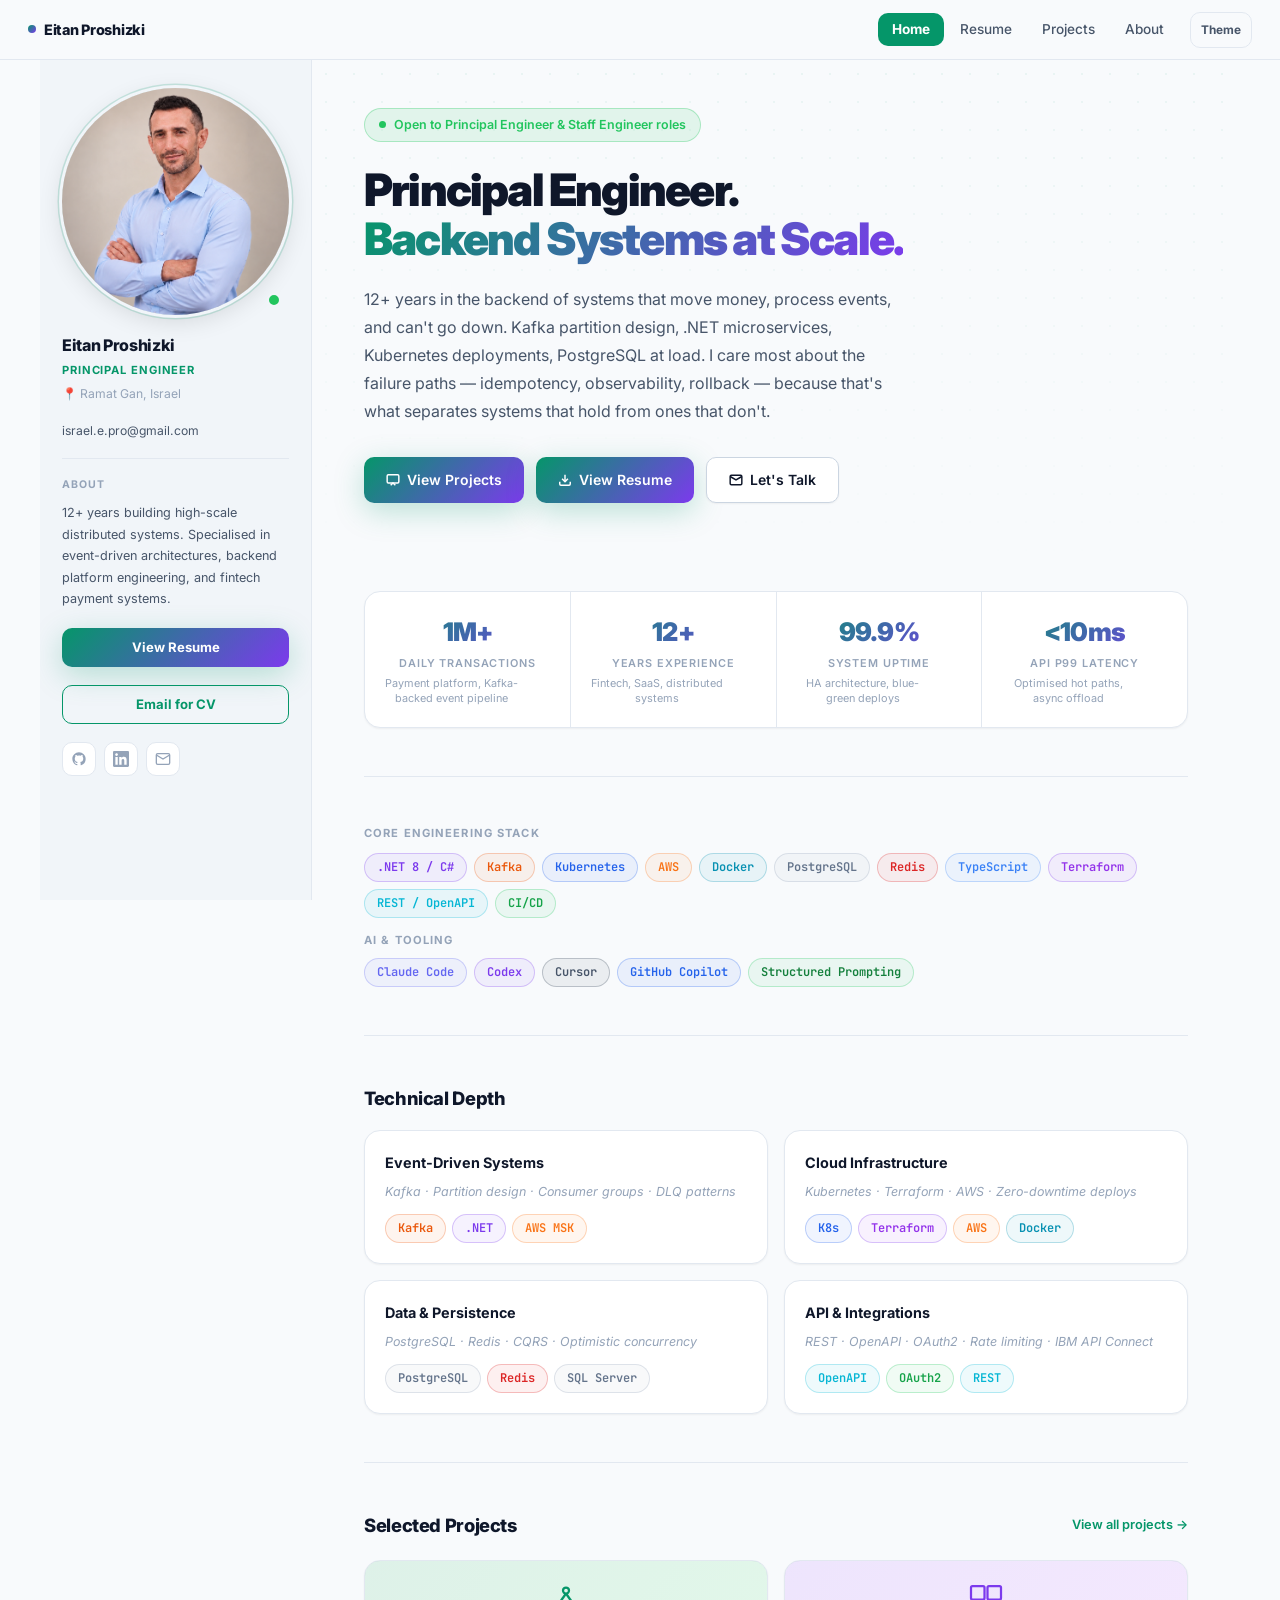
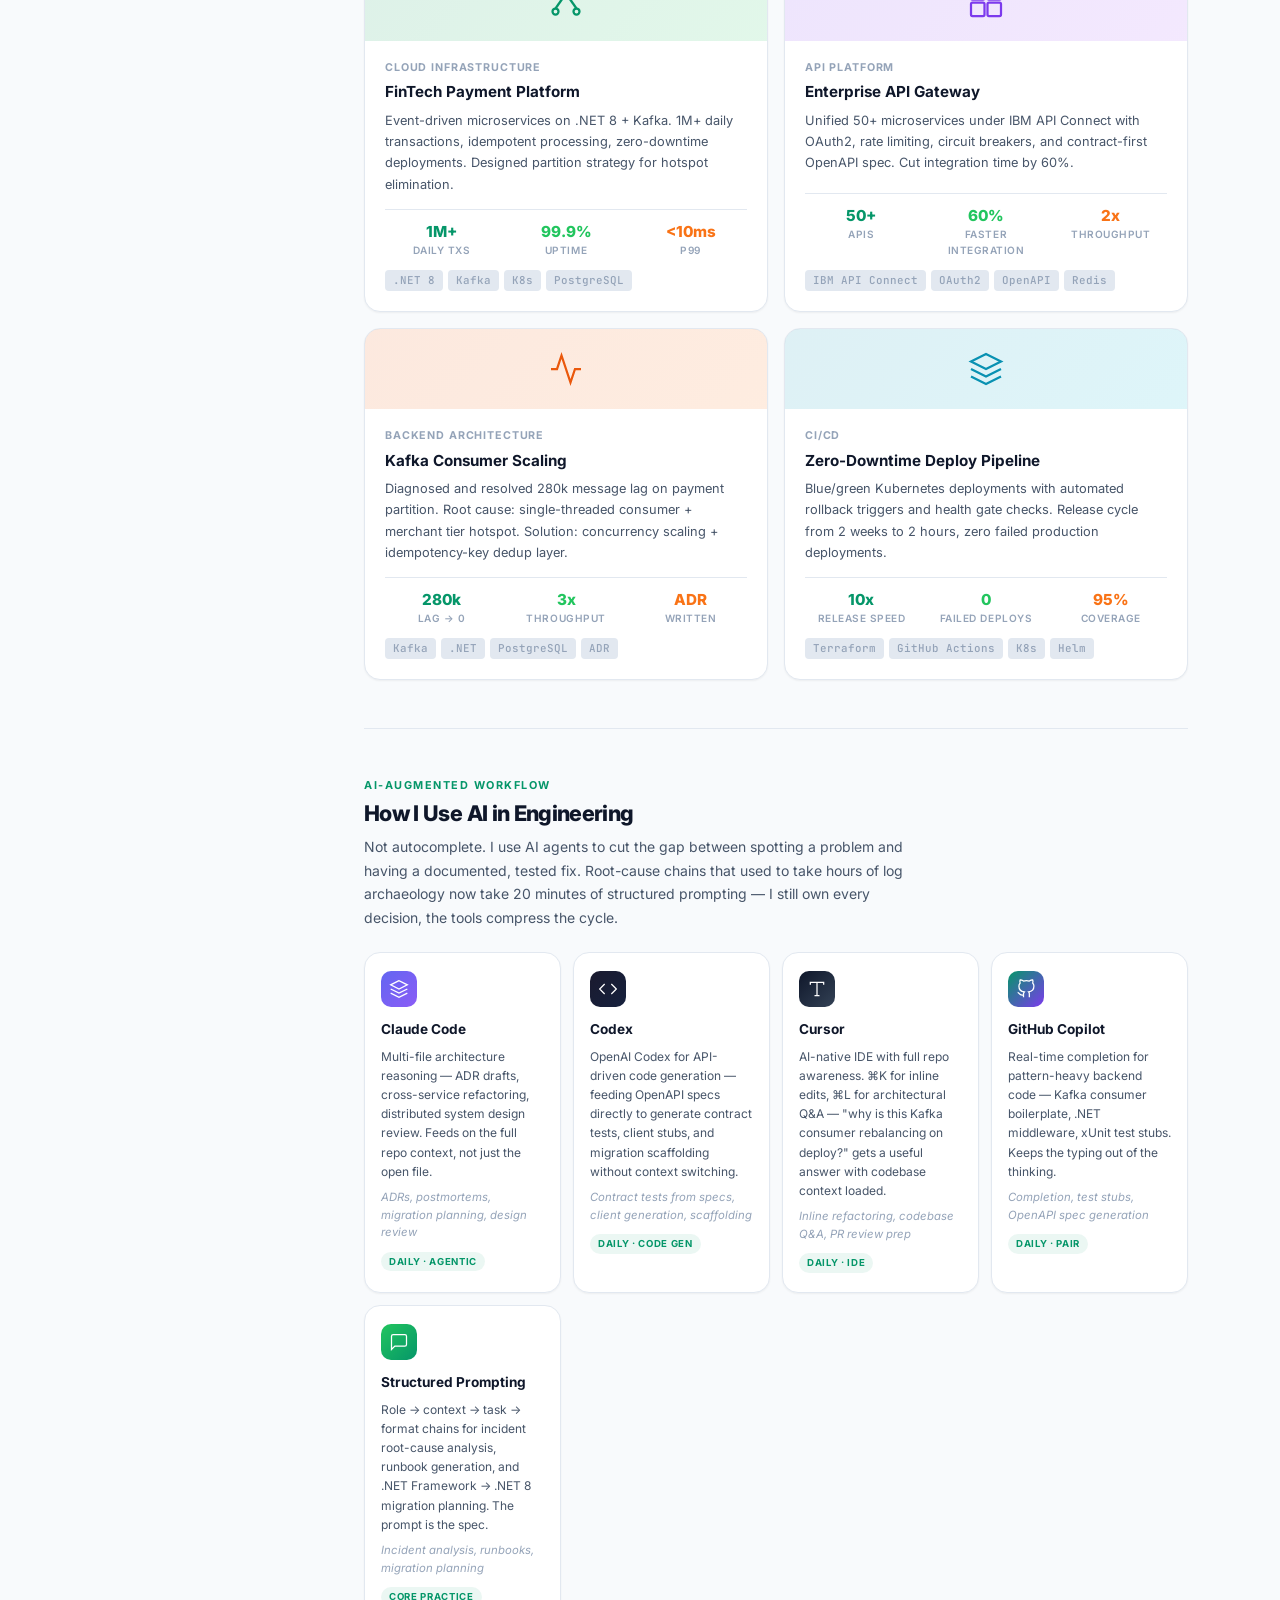
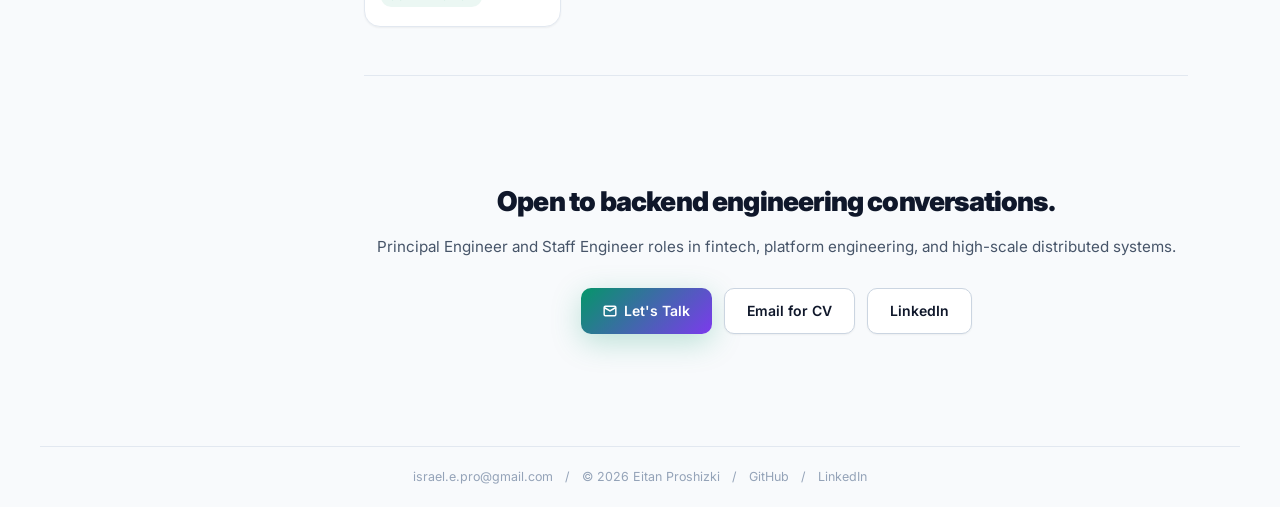
==== index.html @ 9bdd5ce3 "feat: initial eitan-dev backend portfolio" ====
<!DOCTYPE html>
<html lang="en" data-theme="light">
<head>
  <meta charset="UTF-8" />
  <meta name="viewport" content="width=device-width, initial-scale=1.0" />
  <title>Eitan Proshizki – Principal Engineer</title>
  <meta name="description" content="Principal Engineer with 12+ years building distributed systems at scale. .NET · Kafka · AWS · Kubernetes · PostgreSQL." />
  <meta property="og:title" content="Eitan Proshizki – Principal Engineer" />
  <meta property="og:description" content="Principal Engineer specialising in event-driven architectures, backend platform engineering, and fintech payment systems." />
  <meta property="og:image" content="https://IsraelEitan.github.io/eitan-dev/avatar.png" />
  <meta property="og:url" content="https://IsraelEitan.github.io/eitan-dev/" />
  <meta property="og:type" content="website" />
  <meta name="twitter:card" content="summary_large_image" />
  <link rel="icon" type="image/svg+xml" href="favicon.svg" />
  <link rel="stylesheet" href="style.css" />
  <script src="main.js" defer></script>
</head>
<body>

<div class="scroll-progress"></div>

<nav class="top-nav">
  <a href="index.html" class="nav-brand">
    <span class="nav-brand-dot"></span>
    Eitan Proshizki
  </a>
  <ul class="nav-links">
    <li><a href="index.html">Home</a></li>
    <li><a href="resume.html">Resume</a></li>
    <li><a href="projects.html">Projects</a></li>
    <li><a href="about.html">About</a></li>
  </ul>
  <button class="theme-toggle" id="theme-toggle" aria-label="Toggle dark mode">🌙</button>
  <button class="mobile-menu-btn" id="mobile-menu-btn" aria-label="Open menu" aria-expanded="false">
    <span></span><span></span><span></span>
  </button>
</nav>
<nav class="mobile-nav" id="mobile-nav">
  <a href="index.html">Home</a>
  <a href="resume.html">Resume</a>
  <a href="projects.html">Projects</a>
  <a href="about.html">About</a>
</nav>

<div class="layout">

  <aside class="sidebar">
    <div class="sidebar-avatar-wrap">
      <div class="sidebar-avatar">
        <img src="avatar.png" alt="Eitan Proshizki" />
      </div>
      <div class="sidebar-status" title="Open to opportunities"></div>
    </div>
    <div>
      <div class="sidebar-name">Eitan Proshizki</div>
      <div class="sidebar-role">Principal Engineer</div>
      <div class="sidebar-location">📍 Ramat Gan, Israel</div>
    </div>
    <a href="mailto:israel.e.pro@gmail.com" class="sidebar-email">israel.e.pro@gmail.com</a>
    <div class="sidebar-divider"></div>
    <div>
      <div class="sidebar-label">About</div>
      <p class="sidebar-bio">12+ years building high-scale distributed systems. Specialised in event-driven architectures, backend platform engineering, and fintech payment systems.</p>
    </div>
    <a href="resume.html" class="sidebar-cta">View Resume</a>
    <a href="mailto:israel.e.pro@gmail.com?subject=CV%20Request" class="sidebar-cta-ghost">Email for CV</a>
    <div class="social-links">
      <a href="https://github.com/IsraelEitan" target="_blank" rel="noopener" class="social-link" title="GitHub">
        <svg viewBox="0 0 24 24" fill="currentColor"><path d="M12 2C6.477 2 2 6.484 2 12.017c0 4.425 2.865 8.18 6.839 9.504.5.092.682-.217.682-.483 0-.237-.008-.868-.013-1.703-2.782.605-3.369-1.343-3.369-1.343-.454-1.158-1.11-1.466-1.11-1.466-.908-.62.069-.608.069-.608 1.003.07 1.531 1.032 1.531 1.032.892 1.53 2.341 1.088 2.91.832.092-.647.35-1.088.636-1.338-2.22-.253-4.555-1.113-4.555-4.951 0-1.093.39-1.988 1.029-2.688-.103-.253-.446-1.272.098-2.65 0 0 .84-.27 2.75 1.026A9.564 9.564 0 0112 6.844c.85.004 1.705.115 2.504.337 1.909-1.296 2.747-1.027 2.747-1.027.546 1.379.202 2.398.1 2.651.64.7 1.028 1.595 1.028 2.688 0 3.848-2.339 4.695-4.566 4.943.359.309.678.92.678 1.855 0 1.338-.012 2.419-.012 2.747 0 .268.18.58.688.482A10.019 10.019 0 0022 12.017C22 6.484 17.522 2 12 2z"/></svg>
      </a>
      <a href="https://linkedin.com/in/eitan-pro" target="_blank" rel="noopener" class="social-link" title="LinkedIn">
        <svg viewBox="0 0 24 24" fill="currentColor"><path d="M20.447 20.452h-3.554v-5.569c0-1.328-.027-3.037-1.852-3.037-1.853 0-2.136 1.445-2.136 2.939v5.667H9.351V9h3.414v1.561h.046c.477-.9 1.637-1.85 3.37-1.85 3.601 0 4.267 2.37 4.267 5.455v6.286zM5.337 7.433c-1.144 0-2.063-.926-2.063-2.065 0-1.138.92-2.063 2.063-2.063 1.14 0 2.064.925 2.064 2.063 0 1.139-.925 2.065-2.064 2.065zm1.782 13.019H3.555V9h3.564v11.452zM22.225 0H1.771C.792 0 0 .774 0 1.729v20.542C0 23.227.792 24 1.771 24h20.451C23.2 24 24 23.227 24 22.271V1.729C24 .774 23.2 0 22.222 0h.003z"/></svg>
      </a>
      <a href="mailto:israel.e.pro@gmail.com" class="social-link" title="Email">
        <svg viewBox="0 0 24 24" fill="none" stroke="currentColor" stroke-width="2"><path d="M4 4h16c1.1 0 2 .9 2 2v12c0 1.1-.9 2-2 2H4c-1.1 0-2-.9-2-2V6c0-1.1.9-2 2-2z"/><polyline points="22,6 12,12 2,6"/></svg>
      </a>
    </div>
  </aside>

  <main class="content">

    <section class="hero">
      <div class="hero-bg"></div>
      <div class="hero-inner">

        <div class="available-badge">
          <span class="available-dot"></span>
          Open to Principal Engineer &amp; Staff Engineer roles
        </div>

        <h1 class="hero-headline">
          Principal Engineer.<br/>
          <span class="gradient-text">Backend Systems at Scale.</span>
        </h1>

        <p class="hero-sub">
          12+ years in the backend of systems that move money, process events, and can't go down. Kafka partition design, .NET microservices, Kubernetes deployments, PostgreSQL at load. I care most about the failure paths — idempotency, observability, rollback — because that's what separates systems that hold from ones that don't.
        </p>

        <div class="hero-ctas">
          <a href="projects.html" class="btn btn-primary">
            <svg width="14" height="14" viewBox="0 0 24 24" fill="none" stroke="currentColor" stroke-width="2.5"><rect x="2" y="3" width="20" height="14" rx="2"/><polyline points="8,21 12,17 16,21"/></svg>
            View Projects
          </a>
          <a href="resume.html" class="btn btn-primary">
            <svg width="14" height="14" viewBox="0 0 24 24" fill="none" stroke="currentColor" stroke-width="2.5"><path d="M21 15v4a2 2 0 0 1-2 2H5a2 2 0 0 1-2-2v-4"/><polyline points="7 10 12 15 17 10"/><line x1="12" y1="15" x2="12" y2="3"/></svg>
            View Resume
          </a>
          <a href="mailto:israel.e.pro@gmail.com" class="btn btn-secondary">
            <svg width="14" height="14" viewBox="0 0 24 24" fill="none" stroke="currentColor" stroke-width="2.5"><path d="M4 4h16c1.1 0 2 .9 2 2v12c0 1.1-.9 2-2 2H4c-1.1 0-2-.9-2-2V6c0-1.1.9-2 2-2z"/><polyline points="22,6 12,12 2,6"/></svg>
            Let's Talk
          </a>
        </div>

      </div>
    </section>

    <div class="stats-row">
      <div class="stat-item">
        <span class="stat-value count-up" data-target="1M+">1M+</span>
        <span class="stat-label">Daily Transactions</span>
        <span class="stat-detail">Payment platform, Kafka-backed event pipeline</span>
      </div>
      <div class="stat-item">
        <span class="stat-value count-up" data-target="12+">12+</span>
        <span class="stat-label">Years Experience</span>
        <span class="stat-detail">Fintech, SaaS, distributed systems</span>
      </div>
      <div class="stat-item">
        <span class="stat-value count-up" data-target="99.9%">99.9%</span>
        <span class="stat-label">System Uptime</span>
        <span class="stat-detail">HA architecture, blue-green deploys</span>
      </div>
      <div class="stat-item">
        <span class="stat-value">&lt;10ms</span>
        <span class="stat-label">API p99 Latency</span>
        <span class="stat-detail">Optimised hot paths, async offload</span>
      </div>
    </div>

    <div class="section-divider"></div>

    <div class="tech-section">
      <div class="tech-section-label">Core Engineering Stack</div>
      <div class="tech-pills">
        <span class="tech-pill pill-dotnet">.NET 8 / C#</span>
        <span class="tech-pill pill-kafka">Kafka</span>
        <span class="tech-pill pill-k8s">Kubernetes</span>
        <span class="tech-pill pill-aws">AWS</span>
        <span class="tech-pill pill-docker">Docker</span>
        <span class="tech-pill pill-sql">PostgreSQL</span>
        <span class="tech-pill pill-redis">Redis</span>
        <span class="tech-pill pill-ts">TypeScript</span>
        <span class="tech-pill pill-tf">Terraform</span>
        <span class="tech-pill pill-api">REST / OpenAPI</span>
        <span class="tech-pill pill-ci">CI/CD</span>
      </div>
      <div style="margin-top:14px;">
        <div class="tech-section-label" style="margin-bottom:8px;">AI &amp; Tooling</div>
        <div class="tech-pills">
          <span class="tech-pill pill-ai-claude">Claude Code</span>
          <span class="tech-pill pill-ai-agents">Codex</span>
          <span class="tech-pill pill-ai-cursor">Cursor</span>
          <span class="tech-pill pill-ai-copilot">GitHub Copilot</span>
          <span class="tech-pill pill-ai-prompt">Structured Prompting</span>
        </div>
      </div>
    </div>

    <div class="section-divider"></div>

    <div style="margin-bottom:28px;">
      <div class="section-title" style="margin-bottom:16px;">Technical Depth</div>
      <div class="tech-depth-grid">
        <div class="tech-depth-card">
          <div class="tech-depth-title">Event-Driven Systems</div>
          <div class="tech-depth-sub">Kafka · Partition design · Consumer groups · DLQ patterns</div>
          <div class="tech-depth-pills">
            <span class="tech-pill pill-kafka">Kafka</span>
            <span class="tech-pill pill-dotnet">.NET</span>
            <span class="tech-pill pill-aws">AWS MSK</span>
          </div>
        </div>
        <div class="tech-depth-card">
          <div class="tech-depth-title">Cloud Infrastructure</div>
          <div class="tech-depth-sub">Kubernetes · Terraform · AWS · Zero-downtime deploys</div>
          <div class="tech-depth-pills">
            <span class="tech-pill pill-k8s">K8s</span>
            <span class="tech-pill pill-tf">Terraform</span>
            <span class="tech-pill pill-aws">AWS</span>
            <span class="tech-pill pill-docker">Docker</span>
          </div>
        </div>
        <div class="tech-depth-card">
          <div class="tech-depth-title">Data &amp; Persistence</div>
          <div class="tech-depth-sub">PostgreSQL · Redis · CQRS · Optimistic concurrency</div>
          <div class="tech-depth-pills">
            <span class="tech-pill pill-sql">PostgreSQL</span>
            <span class="tech-pill pill-redis">Redis</span>
            <span class="tech-pill pill-sql">SQL Server</span>
          </div>
        </div>
        <div class="tech-depth-card">
          <div class="tech-depth-title">API &amp; Integrations</div>
          <div class="tech-depth-sub">REST · OpenAPI · OAuth2 · Rate limiting · IBM API Connect</div>
          <div class="tech-depth-pills">
            <span class="tech-pill pill-api">OpenAPI</span>
            <span class="tech-pill pill-ci">OAuth2</span>
            <span class="tech-pill pill-api">REST</span>
          </div>
        </div>
      </div>
    </div>

    <div class="section-divider"></div>

    <div>
      <div class="section-header">
        <h2 class="section-title">Selected Projects</h2>
        <a href="projects.html" class="section-link">View all projects &rarr;</a>
      </div>
      <div class="projects-grid">

        <div class="project-card">
          <div class="project-card-top project-top-green">
            <svg viewBox="0 0 24 24" fill="none" stroke="#059669" stroke-width="1.5" style="width:36px;height:36px"><circle cx="12" cy="5" r="2"/><circle cx="5" cy="19" r="2"/><circle cx="19" cy="19" r="2"/><line x1="12" y1="7" x2="5" y2="17"/><line x1="12" y1="7" x2="19" y2="17"/></svg>
          </div>
          <div class="project-card-body">
            <div class="project-tag">Cloud Infrastructure</div>
            <div class="project-name">FinTech Payment Platform</div>
            <div class="project-desc">Event-driven microservices on .NET 8 + Kafka. 1M+ daily transactions, idempotent processing, zero-downtime deployments. Designed partition strategy for hotspot elimination.</div>
            <div class="project-metrics">
              <div class="metric metric-blue"><span class="metric-value">1M+</span><span class="metric-label">Daily TXs</span></div>
              <div class="metric metric-green"><span class="metric-value">99.9%</span><span class="metric-label">Uptime</span></div>
              <div class="metric metric-orange"><span class="metric-value">&lt;10ms</span><span class="metric-label">p99</span></div>
            </div>
            <div class="project-tech-tags">
              <span class="project-tech-tag">.NET 8</span><span class="project-tech-tag">Kafka</span><span class="project-tech-tag">K8s</span><span class="project-tech-tag">PostgreSQL</span>
            </div>
          </div>
        </div>

        <div class="project-card">
          <div class="project-card-top project-top-purple">
            <svg viewBox="0 0 24 24" fill="none" stroke="#7C3AED" stroke-width="1.5" style="width:36px;height:36px"><rect x="2" y="2" width="9" height="9" rx="1"/><rect x="13" y="2" width="9" height="9" rx="1"/><rect x="2" y="13" width="9" height="9" rx="1"/><rect x="13" y="13" width="9" height="9" rx="1"/></svg>
          </div>
          <div class="project-card-body">
            <div class="project-tag">API Platform</div>
            <div class="project-name">Enterprise API Gateway</div>
            <div class="project-desc">Unified 50+ microservices under IBM API Connect with OAuth2, rate limiting, circuit breakers, and contract-first OpenAPI spec. Cut integration time by 60%.</div>
            <div class="project-metrics">
              <div class="metric metric-blue"><span class="metric-value">50+</span><span class="metric-label">APIs</span></div>
              <div class="metric metric-green"><span class="metric-value">60%</span><span class="metric-label">Faster Integration</span></div>
              <div class="metric metric-orange"><span class="metric-value">2x</span><span class="metric-label">Throughput</span></div>
            </div>
            <div class="project-tech-tags">
              <span class="project-tech-tag">IBM API Connect</span><span class="project-tech-tag">OAuth2</span><span class="project-tech-tag">OpenAPI</span><span class="project-tech-tag">Redis</span>
            </div>
          </div>
        </div>

        <div class="project-card">
          <div class="project-card-top project-top-orange">
            <svg viewBox="0 0 24 24" fill="none" stroke="#EA580C" stroke-width="1.5" style="width:36px;height:36px"><polyline points="22 12 18 12 15 21 9 3 6 12 2 12"/></svg>
          </div>
          <div class="project-card-body">
            <div class="project-tag">Backend Architecture</div>
            <div class="project-name">Kafka Consumer Scaling</div>
            <div class="project-desc">Diagnosed and resolved 280k message lag on payment partition. Root cause: single-threaded consumer + merchant tier hotspot. Solution: concurrency scaling + idempotency-key dedup layer.</div>
            <div class="project-metrics">
              <div class="metric metric-blue"><span class="metric-value">280k</span><span class="metric-label">Lag &rarr; 0</span></div>
              <div class="metric metric-green"><span class="metric-value">3x</span><span class="metric-label">Throughput</span></div>
              <div class="metric metric-orange"><span class="metric-value">ADR</span><span class="metric-label">Written</span></div>
            </div>
            <div class="project-tech-tags">
              <span class="project-tech-tag">Kafka</span><span class="project-tech-tag">.NET</span><span class="project-tech-tag">PostgreSQL</span><span class="project-tech-tag">ADR</span>
            </div>
          </div>
        </div>

        <div class="project-card">
          <div class="project-card-top project-top-cyan">
            <svg viewBox="0 0 24 24" fill="none" stroke="#0891B2" stroke-width="1.5" style="width:36px;height:36px"><path d="M12 2L2 7l10 5 10-5-10-5z"/><path d="M2 17l10 5 10-5"/><path d="M2 12l10 5 10-5"/></svg>
          </div>
          <div class="project-card-body">
            <div class="project-tag">CI/CD</div>
            <div class="project-name">Zero-Downtime Deploy Pipeline</div>
            <div class="project-desc">Blue/green Kubernetes deployments with automated rollback triggers and health gate checks. Release cycle from 2 weeks to 2 hours, zero failed production deployments.</div>
            <div class="project-metrics">
              <div class="metric metric-blue"><span class="metric-value">10x</span><span class="metric-label">Release Speed</span></div>
              <div class="metric metric-green"><span class="metric-value">0</span><span class="metric-label">Failed Deploys</span></div>
              <div class="metric metric-orange"><span class="metric-value">95%</span><span class="metric-label">Coverage</span></div>
            </div>
            <div class="project-tech-tags">
              <span class="project-tech-tag">Terraform</span><span class="project-tech-tag">GitHub Actions</span><span class="project-tech-tag">K8s</span><span class="project-tech-tag">Helm</span>
            </div>
          </div>
        </div>

      </div>
    </div>

    <div class="section-divider"></div>

    <div class="ai-tools-section">
      <div class="ai-tools-eyebrow">AI-augmented workflow</div>
      <div class="ai-tools-title">How I Use AI in Engineering</div>
      <div class="ai-tools-subtitle">Not autocomplete. I use AI agents to cut the gap between spotting a problem and having a documented, tested fix. Root-cause chains that used to take hours of log archaeology now take 20 minutes of structured prompting — I still own every decision, the tools compress the cycle.</div>

      <div class="ai-tools-grid" style="grid-template-columns:repeat(auto-fill,minmax(190px,1fr));">
        <div class="ai-tool-card">
          <div class="ai-tool-icon ai-icon-claude">
            <svg viewBox="0 0 24 24" fill="none" stroke="currentColor" stroke-width="1.5" width="20" height="20"><path d="M12 2L2 7l10 5 10-5-10-5z"/><path d="M2 17l10 5 10-5"/><path d="M2 12l10 5 10-5"/></svg>
          </div>
          <div class="ai-tool-name">Claude Code</div>
          <div class="ai-tool-desc">Multi-file architecture reasoning — ADR drafts, cross-service refactoring, distributed system design review. Feeds on the full repo context, not just the open file.</div>
          <div class="ai-tool-use">ADRs, postmortems, migration planning, design review</div>
          <span class="ai-tool-badge">Daily · Agentic</span>
        </div>
        <div class="ai-tool-card">
          <div class="ai-tool-icon" style="background:linear-gradient(135deg,#1a1a2e,#16213e);color:#fff;width:36px;height:36px;border-radius:10px;display:flex;align-items:center;justify-content:center;">
            <svg viewBox="0 0 24 24" fill="none" stroke="currentColor" stroke-width="1.5" width="20" height="20"><polyline points="16 18 22 12 16 6"/><polyline points="8 6 2 12 8 18"/></svg>
          </div>
          <div class="ai-tool-name">Codex</div>
          <div class="ai-tool-desc">OpenAI Codex for API-driven code generation — feeding OpenAPI specs directly to generate contract tests, client stubs, and migration scaffolding without context switching.</div>
          <div class="ai-tool-use">Contract tests from specs, client generation, scaffolding</div>
          <span class="ai-tool-badge">Daily · Code gen</span>
        </div>
        <div class="ai-tool-card">
          <div class="ai-tool-icon ai-icon-cursor">
            <svg viewBox="0 0 24 24" fill="none" stroke="currentColor" stroke-width="1.5" width="20" height="20"><polyline points="4 7 4 4 20 4 20 7"/><line x1="9" y1="20" x2="15" y2="20"/><line x1="12" y1="4" x2="12" y2="20"/></svg>
          </div>
          <div class="ai-tool-name">Cursor</div>
          <div class="ai-tool-desc">AI-native IDE with full repo awareness. ⌘K for inline edits, ⌘L for architectural Q&amp;A — "why is this Kafka consumer rebalancing on deploy?" gets a useful answer with codebase context loaded.</div>
          <div class="ai-tool-use">Inline refactoring, codebase Q&amp;A, PR review prep</div>
          <span class="ai-tool-badge">Daily · IDE</span>
        </div>
        <div class="ai-tool-card">
          <div class="ai-tool-icon ai-icon-copilot">
            <svg viewBox="0 0 24 24" fill="none" stroke="currentColor" stroke-width="1.5" width="20" height="20"><path d="M9 19c-5 1.5-5-2.5-7-3m14 6v-3.87a3.37 3.37 0 0 0-.94-2.61c3.14-.35 6.44-1.54 6.44-7A5.44 5.44 0 0 0 20 4.77 5.07 5.07 0 0 0 19.91 1S18.73.65 16 2.48a13.38 13.38 0 0 0-7 0C6.27.65 5.09 1 5.09 1A5.07 5.07 0 0 0 5 4.77a5.44 5.44 0 0 0-1.5 3.78c0 5.42 3.3 6.61 6.44 7A3.37 3.37 0 0 0 9 18.13V22"/></svg>
          </div>
          <div class="ai-tool-name">GitHub Copilot</div>
          <div class="ai-tool-desc">Real-time completion for pattern-heavy backend code — Kafka consumer boilerplate, .NET middleware, xUnit test stubs. Keeps the typing out of the thinking.</div>
          <div class="ai-tool-use">Completion, test stubs, OpenAPI spec generation</div>
          <span class="ai-tool-badge">Daily · Pair</span>
        </div>
        <div class="ai-tool-card">
          <div class="ai-tool-icon ai-icon-prompt">
            <svg viewBox="0 0 24 24" fill="none" stroke="currentColor" stroke-width="1.5" width="20" height="20"><path d="M21 15a2 2 0 0 1-2 2H7l-4 4V5a2 2 0 0 1 2-2h14a2 2 0 0 1 2 2z"/></svg>
          </div>
          <div class="ai-tool-name">Structured Prompting</div>
          <div class="ai-tool-desc">Role → context → task → format chains for incident root-cause analysis, runbook generation, and .NET Framework → .NET 8 migration planning. The prompt is the spec.</div>
          <div class="ai-tool-use">Incident analysis, runbooks, migration planning</div>
          <span class="ai-tool-badge">Core practice</span>
        </div>
      </div>
    </div>

    <div class="section-divider"></div>

    <div class="home-cta-block">
      <h2 class="home-cta-title">Open to backend engineering conversations.</h2>
      <p class="home-cta-sub">Principal Engineer and Staff Engineer roles in fintech, platform engineering, and high-scale distributed systems.</p>
      <div class="home-cta-btns">
        <a href="mailto:israel.e.pro@gmail.com" class="btn btn-primary">
          <svg width="14" height="14" viewBox="0 0 24 24" fill="none" stroke="currentColor" stroke-width="2.5"><path d="M4 4h16c1.1 0 2 .9 2 2v12c0 1.1-.9 2-2 2H4c-1.1 0-2-.9-2-2V6c0-1.1.9-2 2-2z"/><polyline points="22,6 12,12 2,6"/></svg>
          Let's Talk
        </a>
        <a href="mailto:israel.e.pro@gmail.com?subject=CV%20Request" class="btn btn-secondary">Email for CV</a>
        <a href="https://linkedin.com/in/eitan-pro" target="_blank" rel="noopener" class="btn btn-secondary">LinkedIn</a>
      </div>
    </div>

  </main>
</div>

<footer class="site-footer">
  <span>israel.e.pro@gmail.com</span>
  <span>/</span>
  <span>&copy; <span class="current-year">2026</span> Eitan Proshizki</span>
  <span>/</span>
  <a href="https://github.com/IsraelEitan" target="_blank" rel="noopener">GitHub</a>
  <span>/</span>
  <a href="https://linkedin.com/in/eitan-pro" target="_blank" rel="noopener">LinkedIn</a>
</footer>

</body>
</html>
---- style.css ----
/* ================================================================
   EITAN PROSHIZKI  Premium Personal Site  v2.0  (eitan-dev variant)
   ================================================================ */

@import url('https://fonts.googleapis.com/css2?family=Inter:wght@300;400;500;600;700;800;900&family=JetBrains+Mono:wght@400;500&display=swap');

/*  Design Tokens  */
:root {
  --grad-from:   #059669;
  --grad-to:     #7C3AED;
  --gradient:    linear-gradient(135deg, var(--grad-from), var(--grad-to));
  --bg-page:     #F8FAFC;
  --bg-card:     #FFFFFF;
  --bg-sidebar:  #F1F5F9;
  --bg-hover:    #E2E8F0;
  --bg-code:     #F1F5F9;
  --text-primary:   #0F172A;
  --text-secondary: #475569;
  --text-muted:     #94A3B8;
  --accent:         #059669;
  --accent-2:       #7C3AED;
  --accent-light:   rgba(5,150,105,0.08);
  --accent-text:    #047857;
  --green:          #22C55E;
  --green-light:    rgba(34,197,94,0.1);
  --border:         #E2E8F0;
  --border-strong:  #CBD5E1;
  --dot-color:      rgba(5,150,105,0.12);
  --shadow-sm:   0 1px 2px rgba(0,0,0,0.05);
  --shadow:      0 4px 6px rgba(0,0,0,0.07),0 1px 3px rgba(0,0,0,0.06);
  --shadow-md:   0 10px 25px rgba(0,0,0,0.1),0 4px 10px rgba(0,0,0,0.05);
  --shadow-lg:   0 20px 40px rgba(0,0,0,0.12);
  --shadow-blue: 0 8px 30px rgba(5,150,105,0.25);
  --sidebar-w:  272px;
  --nav-h:      60px;
  --radius:     10px;
  --radius-lg:  16px;
  --font:  'Inter', system-ui, sans-serif;
  --mono:  'JetBrains Mono', 'Fira Code', monospace;
}

[data-theme="dark"] {
  --bg-page:     #030712;
  --bg-card:     #0F172A;
  --bg-sidebar:  #0F172A;
  --bg-hover:    #1E293B;
  --bg-code:     #1E293B;
  --text-primary:   #F8FAFC;
  --text-secondary: #CBD5E1;
  --text-muted:     #64748B;
  --accent:         #10B981;
  --accent-2:       #8B5CF6;
  --accent-light:   rgba(16,185,129,0.12);
  --accent-text:    #6EE7B7;
  --green:          #4ADE80;
  --green-light:    rgba(74,222,128,0.12);
  --border:         #1E293B;
  --border-strong:  #334155;
  --dot-color:      rgba(16,185,129,0.12);
  --shadow-sm:   0 1px 2px rgba(0,0,0,0.5);
  --shadow:      0 4px 6px rgba(0,0,0,0.5);
  --shadow-md:   0 10px 25px rgba(0,0,0,0.5);
  --shadow-lg:   0 20px 40px rgba(0,0,0,0.6);
  --shadow-blue: 0 8px 30px rgba(16,185,129,0.2);
}

/*  Reset  */
*,*::before,*::after { box-sizing:border-box; margin:0; padding:0; }
html { font-size:16px; scroll-behavior:smooth; }
body {
  font-family:var(--font);
  background:var(--bg-page);
  color:var(--text-primary);
  line-height:1.6;
  transition:background 0.25s,color 0.25s;
  min-height:100vh;
  overflow-x:hidden;
  -webkit-font-smoothing:antialiased;
}
a { color:var(--accent); text-decoration:none; transition:color 0.15s; }
a:hover { color:var(--accent-text); }
img { max-width:100%; display:block; }
button { font-family:var(--font); cursor:pointer; }

/*  Scroll Progress  */
.scroll-progress {
  position:fixed; top:0; left:0; z-index:999;
  height:3px; width:0%;
  background:var(--gradient);
  transition:width 0.1s linear;
  border-radius:0 3px 3px 0;
}

/*  Navigation  */
.top-nav {
  position:sticky; top:0; z-index:100;
  height:var(--nav-h);
  background:rgba(248,250,252,0.9);
  backdrop-filter:blur(12px);
  -webkit-backdrop-filter:blur(12px);
  border-bottom:1px solid var(--border);
  display:flex; align-items:center;
  padding:0 28px; gap:4px;
}
[data-theme="dark"] .top-nav { background:rgba(3,7,18,0.9); }
.nav-brand {
  font-weight:800; font-size:0.9rem; letter-spacing:-0.02em;
  color:var(--text-primary); margin-right:auto;
  display:flex; align-items:center; gap:8px;
}
.nav-brand-dot { width:8px; height:8px; border-radius:50%; background:var(--gradient); }
.nav-links { display:flex; align-items:center; gap:2px; list-style:none; }
.nav-links a {
  display:block; padding:6px 14px;
  border-radius:var(--radius); font-size:0.85rem; font-weight:500;
  color:var(--text-secondary); transition:all 0.15s;
}
.nav-links a:hover { background:var(--bg-hover); color:var(--text-primary); }
.nav-links a.active { background:var(--accent-light); color:var(--accent); font-weight:600; }
.theme-toggle {
  min-width:52px; height:36px;
  padding:0 10px;
  border-radius:var(--radius); border:1px solid var(--border);
  background:transparent; cursor:pointer;
  display:flex; align-items:center; justify-content:center;
  margin-left:8px; color:var(--text-secondary);
  transition:all 0.15s; font-size:0.74rem; font-weight:700;
}
.theme-toggle:hover { background:var(--bg-hover); color:var(--text-primary); }
.mobile-menu-btn {
  display:none; width:36px; height:36px;
  border-radius:var(--radius); border:1px solid var(--border);
  background:transparent; flex-direction:column;
  align-items:center; justify-content:center; gap:5px;
  margin-left:8px; cursor:pointer;
}
.mobile-menu-btn span { display:block; width:18px; height:2px; background:var(--text-secondary); border-radius:1px; transition:all 0.2s; }
.mobile-nav {
  display:none; position:fixed; top:var(--nav-h); left:0; right:0;
  background:var(--bg-card); border-bottom:1px solid var(--border);
  z-index:99; padding:16px 24px 24px; box-shadow:var(--shadow-md);
}
.mobile-nav.open { display:block; }
.mobile-nav a { display:block; padding:12px 0; font-size:1rem; font-weight:500; color:var(--text-secondary); border-bottom:1px solid var(--border); }
.mobile-nav a:last-child { border-bottom:none; }

/*  Layout  */
.layout {
  display:grid;
  grid-template-columns:var(--sidebar-w) 1fr;
  min-height:calc(100vh - var(--nav-h));
  max-width:1200px; margin:0 auto;
}

/*  Sidebar  */
.sidebar {
  position:sticky; top:var(--nav-h);
  height:calc(100vh - var(--nav-h));
  overflow-y:auto; overflow-x:hidden;
  background:var(--bg-sidebar);
  border-right:1px solid var(--border);
  padding:28px 22px;
  display:flex; flex-direction:column; gap:18px;
}

.sidebar-avatar-wrap {
  position:relative; width:100%;
  display:flex; flex-direction:column; align-items:center;
}
.sidebar-avatar {
  width:100%; aspect-ratio:1/1;
  border-radius:50%; overflow:hidden;
  border:none;
  box-shadow:
    0 0 0 3px var(--bg-sidebar),
    0 0 0 4.5px rgba(5,150,105,0.18),
    0 6px 24px rgba(0,0,0,0.12);
}
[data-theme="dark"] .sidebar-avatar {
  box-shadow:
    0 0 0 3px var(--bg-sidebar),
    0 0 0 4.5px rgba(16,185,129,0.25),
    0 6px 24px rgba(0,0,0,0.4);
}
.sidebar-avatar img { width:100%; height:100%; object-fit:cover; object-position:center top; }
.sidebar-status {
  position:absolute; bottom:8px; right:8px;
  width:14px; height:14px; border-radius:50%;
  background:var(--green); border:2px solid var(--bg-sidebar);
}

.sidebar-name { font-size:1rem; font-weight:800; letter-spacing:-0.02em; color:var(--text-primary); }
.sidebar-role { font-size:0.7rem; font-weight:700; color:var(--accent); text-transform:uppercase; letter-spacing:0.08em; margin-top:3px; }
.sidebar-location { font-size:0.76rem; color:var(--text-muted); margin-top:4px; }
.sidebar-name,.sidebar-role,.sidebar-location { max-width:100%; overflow-wrap:anywhere; word-break:break-word; }
.sidebar-email { font-size:0.76rem; color:var(--text-secondary); word-break:break-all; }
.sidebar-divider { height:1px; background:var(--border); flex-shrink:0; }
.sidebar-label { font-size:0.66rem; font-weight:700; text-transform:uppercase; letter-spacing:0.1em; color:var(--text-muted); margin-bottom:8px; }
.sidebar-bio { font-size:0.79rem; color:var(--text-secondary); line-height:1.7; }
.sidebar-cta {
  display:block; padding:9px 16px;
  background:var(--gradient); color:#fff;
  border-radius:var(--radius); font-size:0.82rem; font-weight:700;
  text-align:center; transition:opacity 0.15s,box-shadow 0.15s;
  box-shadow:var(--shadow-blue);
}
.sidebar-cta:hover { opacity:0.88; color:#fff; }
.social-links { display:flex; gap:8px; }
.social-link {
  width:34px; height:34px; border-radius:var(--radius);
  border:1px solid var(--border); background:var(--bg-card);
  display:flex; align-items:center; justify-content:center;
  color:var(--text-muted); transition:all 0.15s;
}
.social-link svg { width:16px; height:16px; }
.social-link:hover { color:var(--accent); border-color:var(--accent); background:var(--accent-light); transform:translateY(-2px); }
.sidebar-footer { font-size:0.68rem; color:var(--text-muted); margin-top:auto; padding-top:12px; }

/*  Content  */
.content { padding:48px 52px; min-width:0; }

/*  Hero  */
.hero { position:relative; padding-bottom:48px; }
.hero-bg {
  position:absolute; inset:-48px -52px 0;
  background-image:radial-gradient(var(--dot-color) 1px,transparent 1px);
  background-size:28px 28px;
  pointer-events:none; z-index:0;
  mask-image:linear-gradient(to bottom,rgba(0,0,0,0.5) 0%,rgba(0,0,0,0) 100%);
}
.hero-inner { position:relative; z-index:1; }
.available-badge {
  display:inline-flex; align-items:center; gap:8px;
  padding:6px 14px; border-radius:20px;
  background:var(--green-light); border:1px solid rgba(34,197,94,0.3);
  font-size:0.78rem; font-weight:600; color:var(--green);
  margin-bottom:24px;
}
.available-dot {
  width:7px; height:7px; border-radius:50%;
  background:var(--green); flex-shrink:0;
  animation:pulse-green 2s infinite;
}
@keyframes pulse-green {
  0%,100% { opacity:1; box-shadow:0 0 0 0 rgba(34,197,94,0.4); }
  50% { opacity:0.8; box-shadow:0 0 0 6px rgba(34,197,94,0); }
}
.hero-headline {
  font-size:2.8rem; font-weight:900; letter-spacing:-0.04em;
  line-height:1.1; color:var(--text-primary);
  margin-bottom:20px; max-width:620px;
}
.hero-sub { font-size:1rem; color:var(--text-secondary); line-height:1.75; max-width:540px; margin-bottom:32px; }
.hero-ctas { display:flex; gap:12px; flex-wrap:wrap; margin-bottom:40px; }

/*  Buttons  */
.btn {
  display:inline-flex; align-items:center; gap:7px;
  padding:11px 22px; border-radius:var(--radius);
  font-size:0.875rem; font-weight:600;
  transition:all 0.18s; text-decoration:none; border:none;
  font-family:var(--font); cursor:pointer;
}
.btn-primary { background:var(--gradient); color:#fff; box-shadow:var(--shadow-blue); }
.btn-primary:hover { opacity:0.88; color:#fff; transform:translateY(-1px); }
.btn-secondary { background:var(--bg-card); color:var(--text-primary); border:1px solid var(--border-strong); box-shadow:var(--shadow-sm); }
.btn-secondary:hover { background:var(--bg-hover); color:var(--text-primary); transform:translateY(-1px); }

/*  Stats Row  */
.stats-row {
  display:flex; margin:0 0 40px;
  border:1px solid var(--border); border-radius:var(--radius-lg);
  background:var(--bg-card); overflow:hidden; box-shadow:var(--shadow-sm);
}
.stat-item { flex:1; padding:20px 16px; text-align:center; border-right:1px solid var(--border); }
.stat-item:last-child { border-right:none; }
.stat-value {
  display:block; font-size:1.6rem; font-weight:900; letter-spacing:-0.03em;
  background:var(--gradient); -webkit-background-clip:text; -webkit-text-fill-color:transparent; background-clip:text;
}
.stat-label { display:block; font-size:0.68rem; font-weight:600; text-transform:uppercase; letter-spacing:0.08em; color:var(--text-muted); margin-top:2px; }
.stat-detail {
  display:block; font-size:0.68rem; color:var(--text-muted); margin-top:4px; line-height:1.4; max-width:140px; text-align:center;
}

/*  Tech Pills  */
.tech-section { margin-bottom:40px; }
.tech-section-label { font-size:0.7rem; font-weight:700; text-transform:uppercase; letter-spacing:0.1em; color:var(--text-muted); margin-bottom:10px; }
.tech-pills { display:flex; flex-wrap:wrap; gap:7px; }
.tech-pill {
  font-size:0.75rem; font-weight:600; font-family:var(--mono);
  padding:4px 12px; border-radius:20px;
  border:1px solid var(--border); background:var(--bg-card);
  color:var(--text-secondary); cursor:default; transition:all 0.15s;
}
.tech-pill:hover { transform:translateY(-2px); box-shadow:var(--shadow); }
.pill-dotnet  { border-color:#7C3AED44; color:#7C3AED; background:#7C3AED11; }
.pill-kafka   { border-color:#EA580C44; color:#EA580C; background:#EA580C11; }
.pill-k8s     { border-color:#2563EB44; color:#2563EB; background:#2563EB11; }
.pill-aws     { border-color:#F9731644; color:#F97316; background:#F9731611; }
.pill-docker  { border-color:#0891B244; color:#0891B2; background:#0891B211; }
.pill-node    { border-color:#22C55E44; color:#22C55E; background:#22C55E11; }
.pill-ts      { border-color:#3B82F644; color:#3B82F6; background:#3B82F611; }
.pill-sql     { border-color:#94A3B844; color:#64748B; background:#94A3B811; }
.pill-tf      { border-color:#7C3AED44; color:#9333EA; background:#9333EA11; }
.pill-api     { border-color:#06B6D444; color:#06B6D4; background:#06B6D411; }
.pill-ci      { border-color:#22C55E44; color:#16A34A; background:#22C55E11; }
.pill-git     { border-color:#F9731644; color:#EA580C; background:#F9731611; }
.pill-redis   { border-color:#DC262644; color:#DC2626; background:#DC262611; }
.pill-ai-claude  { border-color:#6366F144; color:#6366F1; background:#6366F111; }
.pill-ai-cursor  { border-color:#33415544; color:#475569; background:#33415511; }
.pill-ai-copilot { border-color:#2563EB44; color:#2563EB; background:#2563EB11; }
.pill-ai-prompt  { border-color:#22C55E44; color:#15803D; background:#22C55E11; }
.pill-ai-agents  { border-color:#7C3AED44; color:#7C3AED; background:#7C3AED11; }
.pill-ai-openai  { border-color:#06B6D444; color:#0891B2; background:#06B6D411; }

/*  Gradient Text  */
.gradient-text { background:var(--gradient); -webkit-background-clip:text; -webkit-text-fill-color:transparent; background-clip:text; }

/*  Section  */
.section-header { display:flex; align-items:center; justify-content:space-between; margin-bottom:20px; }
.section-title { font-size:1.15rem; font-weight:800; letter-spacing:-0.02em; color:var(--text-primary); }
.section-link { font-size:0.8rem; font-weight:600; color:var(--accent); }
.section-link:hover { color:var(--accent-text); }
.section-divider { height:1px; background:var(--border); margin:48px 0; }

/*  Project Cards  */
.projects-grid { display:grid; grid-template-columns:1fr 1fr; gap:16px; }
.project-card {
  background:var(--bg-card); border:1px solid var(--border);
  border-radius:var(--radius-lg); overflow:hidden;
  transition:all 0.2s; box-shadow:var(--shadow-sm); display:flex; flex-direction:column;
}
.project-card:hover { border-color:var(--accent); box-shadow:var(--shadow-md); transform:translateY(-3px); }
.project-card-top { height:80px; display:flex; align-items:center; justify-content:center; position:relative; overflow:hidden; }
.project-top-blue   { background:linear-gradient(135deg,#2563EB22,#06B6D422); }
.project-top-purple { background:linear-gradient(135deg,#7C3AED22,#A855F722); }
.project-top-green  { background:linear-gradient(135deg,#05965522,#22C55E22); }
.project-top-orange { background:linear-gradient(135deg,#EA580C22,#F9731622); }
.project-top-cyan   { background:linear-gradient(135deg,#0891B222,#06B6D422); }
.project-top-emerald { background:linear-gradient(135deg,#05965522,#7C3AED22); }
.project-card-body { padding:18px 20px 20px; flex:1; display:flex; flex-direction:column; }
.project-tag { font-size:0.67rem; font-weight:700; text-transform:uppercase; letter-spacing:0.08em; color:var(--text-muted); margin-bottom:6px; }
.project-name { font-size:0.95rem; font-weight:700; color:var(--text-primary); margin-bottom:8px; line-height:1.3; }
.project-desc { font-size:0.8rem; color:var(--text-secondary); line-height:1.65; flex:1; }
.project-metrics { display:flex; gap:12px; margin:14px 0 0; padding-top:14px; border-top:1px solid var(--border); }
.metric { text-align:center; flex:1; }
.metric-value { font-size:0.95rem; font-weight:800; display:block; line-height:1; }
.metric-label { font-size:0.63rem; color:var(--text-muted); font-weight:600; text-transform:uppercase; letter-spacing:0.05em; display:block; margin-top:3px; }
.metric-blue  .metric-value { color:var(--accent); }
.metric-green .metric-value { color:var(--green); }
.metric-orange .metric-value { color:#F97316; }
.project-tech-tags { display:flex; flex-wrap:wrap; gap:5px; margin-top:12px; }
.project-tech-tag { font-size:0.68rem; padding:2px 8px; border-radius:4px; background:var(--bg-hover); color:var(--text-muted); font-weight:500; font-family:var(--mono); }
.project-link { display:inline-flex; align-items:center; gap:4px; font-size:0.76rem; color:var(--accent); font-weight:700; margin-top:12px; transition:gap 0.15s; }
.project-link:hover { gap:8px; }

/*  Timeline  */
.timeline { position:relative; padding-left:40px; }
.timeline::before {
  content:''; position:absolute; left:11px; top:6px; bottom:6px;
  width:2px; background:linear-gradient(to bottom,var(--accent),var(--accent-2),var(--border));
  border-radius:1px;
}
.timeline-item { position:relative; margin-bottom:36px; }
.timeline-item:last-child { margin-bottom:0; }
.timeline-dot {
  position:absolute; left:-33px; top:6px;
  width:14px; height:14px; border-radius:50%;
  background:var(--bg-page); border:3px solid var(--accent);
  box-shadow:0 0 0 3px var(--accent-light); transition:all 0.2s;
}
.timeline-item:hover .timeline-dot { background:var(--accent); box-shadow:var(--shadow-blue); }
.timeline-card {
  background:var(--bg-card); border:1px solid var(--border);
  border-radius:var(--radius-lg); padding:20px 22px;
  transition:all 0.2s; box-shadow:var(--shadow-sm);
}
.timeline-card:hover { border-color:var(--accent); box-shadow:var(--shadow); transform:translateX(3px); }
.timeline-header { display:flex; align-items:flex-start; justify-content:space-between; gap:12px; margin-bottom:4px; }
.timeline-company { font-size:0.95rem; font-weight:800; color:var(--text-primary); }
.timeline-date { font-size:0.73rem; color:var(--text-muted); font-weight:600; white-space:nowrap; flex-shrink:0; }
.timeline-role { font-size:0.85rem; font-weight:600; color:var(--accent); margin-bottom:6px; }
.timeline-tech { font-size:0.72rem; color:var(--text-muted); font-style:italic; margin-bottom:12px; line-height:1.5; }
.timeline-bullets { list-style:none; display:flex; flex-direction:column; gap:6px; }
.timeline-bullets li { font-size:0.82rem; color:var(--text-secondary); padding-left:16px; position:relative; line-height:1.65; }
.timeline-bullets li::before { content:'>'; position:absolute; left:0; color:var(--accent); font-weight:700; font-size:1rem; }

/*  Skills  */
.skills-visual { display:flex; flex-direction:column; gap:16px; margin-bottom:48px; }
.skill-bar-header { display:flex; justify-content:space-between; align-items:center; margin-bottom:8px; }
.skill-bar-name { font-size:0.85rem; font-weight:600; color:var(--text-primary); }
.skill-bar-pct  { font-size:0.78rem; font-weight:700; color:var(--accent); }
.skill-bar-track { height:8px; background:var(--bg-hover); border-radius:4px; overflow:hidden; }
.skill-bar-fill { height:100%; width:0%; border-radius:4px; background:var(--gradient); transition:width 1.2s cubic-bezier(0.22,1,0.36,1); }
.resume-section-title {
  font-size:0.7rem; font-weight:800; text-transform:uppercase;
  letter-spacing:0.12em; color:var(--accent);
  margin-bottom:24px; padding-bottom:10px;
  border-bottom:2px solid var(--accent-light);
}
.page-title { font-size:2rem; font-weight:900; letter-spacing:-0.03em; color:var(--text-primary); margin-bottom:18px; }
.resume-topbar {
  display:flex; align-items:center; justify-content:space-between;
  gap:14px; flex-wrap:wrap; padding:14px 16px;
  background:var(--bg-card); border:1px solid var(--border);
  border-radius:var(--radius-lg); box-shadow:var(--shadow-sm); margin-bottom:36px;
}
.resume-nav { display:flex; align-items:center; gap:6px; flex-wrap:wrap; }
.resume-nav a {
  display:inline-flex; align-items:center; min-height:34px; padding:7px 12px;
  border-radius:var(--radius); color:var(--text-secondary); font-size:0.82rem; font-weight:600;
}
.resume-nav a:hover { background:var(--accent-light); color:var(--accent); }
.resume-section { margin-bottom:44px; }
.edu-item {
  display:flex; align-items:flex-start; justify-content:space-between; gap:20px;
  padding:20px 22px; background:var(--bg-card); border:1px solid var(--border);
  border-radius:var(--radius-lg); box-shadow:var(--shadow-sm);
}
.edu-degree { font-size:0.98rem; font-weight:800; color:var(--text-primary); margin-bottom:4px; }
.edu-school { font-size:0.86rem; font-weight:600; color:var(--accent); margin-bottom:6px; }
.edu-detail { font-size:0.8rem; color:var(--text-secondary); line-height:1.6; }
.edu-date { flex-shrink:0; color:var(--text-muted); font-size:0.75rem; font-weight:700; white-space:nowrap; }
.skills-cats { display:grid; grid-template-columns:1fr 1fr; gap:14px; }
.skill-cat { background:var(--bg-card); border:1px solid var(--border); border-radius:var(--radius); padding:16px 18px; transition:border-color 0.15s; }
.skill-cat:hover { border-color:var(--accent); }
.skill-cat-title { font-size:0.73rem; font-weight:800; text-transform:uppercase; letter-spacing:0.07em; color:var(--text-primary); margin-bottom:10px; }
.skill-tags { display:flex; flex-wrap:wrap; gap:6px; }
.skill-tag { font-size:0.72rem; padding:3px 9px; background:var(--bg-hover); border-radius:5px; color:var(--text-secondary); font-weight:500; }

/*  About Page  */
.about-intro {
  font-size:1rem; color:var(--text-secondary); line-height:1.85; margin-bottom:40px;
  padding:24px 28px; background:var(--bg-card); border:1px solid var(--border);
  border-radius:var(--radius-lg); border-left:4px solid var(--accent); box-shadow:var(--shadow-sm);
}
.about-section { margin-bottom:34px; }
.about-section-title { font-size:0.95rem; font-weight:800; color:var(--text-primary); margin-bottom:12px; letter-spacing:-0.01em; }
.about-text { font-size:0.88rem; color:var(--text-secondary); line-height:1.85; }
.about-list { list-style:none; display:flex; flex-direction:column; gap:9px; margin-top:12px; }
.about-list li { font-size:0.87rem; color:var(--text-secondary); padding-left:22px; position:relative; line-height:1.65; }
.about-list li::before { content:'>'; position:absolute; left:0; color:var(--accent); font-weight:700; font-size:0.85rem; }
.about-divider { height:1px; background:var(--border); margin:28px 0; }
.currently-row { display:grid; grid-template-columns:1fr 1fr; gap:16px; }
.currently-card { background:var(--bg-card); border:1px solid var(--border); border-radius:var(--radius); padding:18px; }
.currently-card-title { font-size:0.68rem; font-weight:800; text-transform:uppercase; letter-spacing:0.09em; color:var(--text-muted); margin-bottom:7px; }
.currently-card-text { font-size:0.84rem; color:var(--text-secondary); line-height:1.65; }

/*  Reveal Animation  */
.reveal { opacity:1; }

/*  Ghost CTA button  */
.sidebar-cta-ghost {
  display:block; padding:8px 16px;
  background:transparent; color:var(--accent);
  border:1px solid var(--accent); border-radius:var(--radius);
  font-size:0.82rem; font-weight:700; text-align:center; transition:all 0.15s;
}
.sidebar-cta-ghost:hover { background:var(--accent-light); color:var(--accent); }
[data-theme="dark"] .sidebar-cta-ghost { border-color:var(--accent); color:var(--accent-text); }

/*  Home CTA block  */
.home-cta-block { text-align:center; padding:56px 0 64px; }
.home-cta-title { font-size:1.7rem; font-weight:900; letter-spacing:-0.03em; margin-bottom:12px; }
.home-cta-sub { color:var(--text-secondary); margin-bottom:28px; font-size:0.95rem; }
.home-cta-btns { display:flex; gap:12px; justify-content:center; flex-wrap:wrap; }

/*  Site Footer  */
.site-footer {
  display:flex; align-items:center; justify-content:center;
  gap:12px; flex-wrap:wrap; padding:20px 28px;
  border-top:1px solid var(--border);
  font-size:0.78rem; color:var(--text-muted);
  background:var(--bg-page); max-width:1200px; margin:0 auto;
}
.site-footer a { color:var(--text-muted); transition:color 0.15s; }
.site-footer a:hover { color:var(--accent); }

/*  Stronger active nav  */
.nav-links a.active { background:var(--accent); color:#fff !important; font-weight:700; }
.nav-links a.active:hover { background:var(--accent); opacity:0.9; }

/*  AI Tools Section  */
.ai-tools-section { margin-bottom:0; }
.ai-tools-grid { display:grid; grid-template-columns:repeat(4,1fr); gap:12px; }
.ai-tool-card {
  background:var(--bg-card); border:1px solid var(--border);
  border-radius:var(--radius-lg); padding:18px 16px;
  transition:all 0.2s; box-shadow:var(--shadow-sm);
  position:relative; overflow:hidden;
}
.ai-tool-card::before {
  content:''; position:absolute; top:0; left:0; right:0; height:2px;
  background:var(--gradient); transform:scaleX(0); transform-origin:left;
  transition:transform 0.28s cubic-bezier(0.22,1,0.36,1);
}
.ai-tool-card:hover::before { transform:scaleX(1); }
.ai-tool-card:hover { border-color:var(--accent); box-shadow:var(--shadow); transform:translateY(-2px); }
.ai-tool-icon {
  width:36px; height:36px; border-radius:10px;
  display:flex; align-items:center; justify-content:center; margin-bottom:12px;
}
.ai-icon-claude  { background:linear-gradient(135deg,#6366F1,#8B5CF6); color:#fff; }
.ai-icon-cursor  { background:linear-gradient(135deg,#0F172A,#334155); color:#fff; }
.ai-icon-copilot { background:linear-gradient(135deg,#059669,#7C3AED); color:#fff; }
.ai-icon-prompt  { background:linear-gradient(135deg,#22C55E,#059669); color:#fff; }
.ai-tool-name { font-size:0.85rem; font-weight:700; color:var(--text-primary); margin-bottom:6px; }
.ai-tool-desc { font-size:0.75rem; color:var(--text-secondary); line-height:1.6; }
.ai-tool-use { font-size:0.71rem; color:var(--text-muted); margin-top:8px; line-height:1.55; font-style:italic; }
.ai-tool-badge {
  display:inline-block; font-size:0.6rem; font-weight:700;
  padding:2px 8px; border-radius:20px; margin-top:10px;
  background:var(--accent-light); color:var(--accent);
  text-transform:uppercase; letter-spacing:0.07em;
}
.ai-tools-eyebrow { font-size:0.68rem; font-weight:700; text-transform:uppercase; letter-spacing:0.14em; color:var(--accent); margin-bottom:6px; }
.ai-tools-title { font-size:1.35rem; font-weight:800; letter-spacing:-0.03em; color:var(--text-primary); line-height:1.2; margin-bottom:8px; }
.ai-tools-subtitle { font-size:0.875rem; color:var(--text-secondary); line-height:1.7; margin-bottom:22px; max-width:560px; }

/*  Responsive  */
@media (max-width:900px) {
  .layout { grid-template-columns:1fr; }
  .sidebar { position:static; height:auto; overflow:visible; border-right:none; border-bottom:1px solid var(--border); padding:24px; flex-direction:row; flex-wrap:wrap; align-items:flex-start; gap:12px; }
  .sidebar-avatar-wrap { width:72px; flex-shrink:0; }
  .sidebar > div { min-width:0; }
  .sidebar > div:nth-of-type(2) { flex:1 1 220px; }
  .sidebar-avatar { width:72px; height:72px; border-radius:12px; }
  .sidebar-footer { display:none; }
  .projects-grid { grid-template-columns:1fr; }
  .stats-row { flex-wrap:wrap; }
  .stat-item { flex:1 1 calc(50% - 1px); border-bottom:1px solid var(--border); }
  .stat-item:last-child { border-bottom:none; }
  .hero-headline { font-size:2rem; }
  .nav-links { display:none; }
  .mobile-menu-btn { display:flex; }
  .home-cta-title { font-size:1.3rem; }
  .ai-tools-grid { grid-template-columns:1fr 1fr; }
  .tech-depth-grid { grid-template-columns:1fr; }
  .principles-grid { grid-template-columns:1fr 1fr; }
}
@media (max-width:600px) {
  html,body { max-width:100%; overflow-x:hidden; }
  .top-nav { display:grid; grid-template-columns:minmax(0,1fr) 52px 34px; padding:0 12px; gap:8px; }
  .nav-brand { min-width:0; margin-right:0; overflow:hidden; text-overflow:ellipsis; white-space:nowrap; }
  .theme-toggle { min-width:52px; height:34px; padding:0 8px; margin-left:0; flex-shrink:0; }
  .mobile-menu-btn { width:34px; height:34px; margin-left:0; flex-shrink:0; }
  .layout,.sidebar,.content { width:100%; max-width:100%; overflow-x:hidden; }
  .sidebar > *,.content > * { min-width:0; max-width:100%; }
  .hero-headline { font-size:1.6rem; }
  .content { padding:28px 20px; }
  .skills-cats { grid-template-columns:1fr; }
  .sidebar { flex-direction:column; }
  .sidebar > div:nth-of-type(2) { flex:0 1 auto; }
  .sidebar-avatar-wrap { width:72px; }
  .sidebar-role { max-width:calc(100vw - 40px); line-height:1.5; }
  .about-hero-label,.hero-status { max-width:calc(100vw - 40px); font-size:0.62rem; letter-spacing:0.08em; word-break:break-word; }
  .sidebar-email,.sidebar-bio { overflow-wrap:anywhere; }
  .stats-row { flex-direction:column; }
  .stat-item { border-right:none; border-bottom:1px solid var(--border); }
  .stat-item:last-child { border-bottom:none; }
  .site-footer { flex-direction:column; gap:6px; text-align:center; }
  .resume-topbar { display:grid; grid-template-columns:1fr; align-items:stretch; max-width:100%; overflow:hidden; }
  .resume-nav { display:grid; grid-template-columns:1fr; width:100%; }
  .resume-nav a { justify-content:center; min-width:0; padding:7px 8px; font-size:0.78rem; }
  .resume-topbar > .btn { width:100%; justify-content:center; }
  .edu-item { flex-direction:column; gap:10px; }
  .edu-date { white-space:normal; }
  .hero-sub,.about-text,.project-desc { max-width:min(320px,calc(100vw - 56px)); }
  .principles-grid { grid-template-columns:1fr; }
  .currently-row { grid-template-columns:1fr; }
  .ai-tools-grid { grid-template-columns:1fr; }
}

.hero-status,.about-hero-label { overflow-wrap:anywhere; line-height:1.5; }

/* ----------------------------------------------------------------
   eitan-dev specific components
   ---------------------------------------------------------------- */

/* Architecture Decision Record card */
.adr-card {
  background:var(--bg-card); border:1px solid var(--border);
  border-radius:var(--radius-lg); padding:20px 22px;
  margin-bottom:16px; box-shadow:var(--shadow-sm);
  border-left:3px solid var(--accent);
}
.adr-card-title { font-size:0.9rem; font-weight:700; color:var(--text-primary); margin-bottom:6px; }
.adr-card-meta { font-size:0.72rem; color:var(--text-muted); margin-bottom:10px; font-family:var(--mono); }
.adr-card-body { font-size:0.82rem; color:var(--text-secondary); line-height:1.7; }
.adr-status { display:inline-block; font-size:0.6rem; font-weight:700; text-transform:uppercase; letter-spacing:0.08em; padding:2px 8px; border-radius:20px; margin-left:8px; }
.adr-status-accepted { background:var(--green-light); color:var(--green); }
.adr-status-superseded { background:#FEF3C7; color:#92400E; }

/* Tech depth section */
.tech-depth-grid { display:grid; grid-template-columns:repeat(2,1fr); gap:16px; margin-bottom:40px; }
.tech-depth-card {
  background:var(--bg-card); border:1px solid var(--border);
  border-radius:var(--radius-lg); padding:20px;
  transition:all 0.2s; box-shadow:var(--shadow-sm);
}
.tech-depth-card:hover { border-color:var(--accent); box-shadow:var(--shadow); }
.tech-depth-title { font-size:0.9rem; font-weight:700; color:var(--text-primary); margin-bottom:8px; }
.tech-depth-sub { font-size:0.78rem; color:var(--text-muted); margin-bottom:12px; font-style:italic; }
.tech-depth-pills { display:flex; flex-wrap:wrap; gap:6px; }

/* Principle cards */
.principles-grid { display:grid; grid-template-columns:repeat(3,1fr); gap:14px; margin-bottom:40px; }
.principle-card {
  background:var(--bg-card); border:1px solid var(--border);
  border-radius:var(--radius-lg); padding:18px; transition:border-color 0.2s;
}
.principle-card:hover { border-color:var(--accent); }
.principle-icon { font-size:1.5rem; margin-bottom:10px; }
.principle-title { font-size:0.85rem; font-weight:700; color:var(--text-primary); margin-bottom:6px; }
.principle-text { font-size:0.78rem; color:var(--text-secondary); line-height:1.65; }
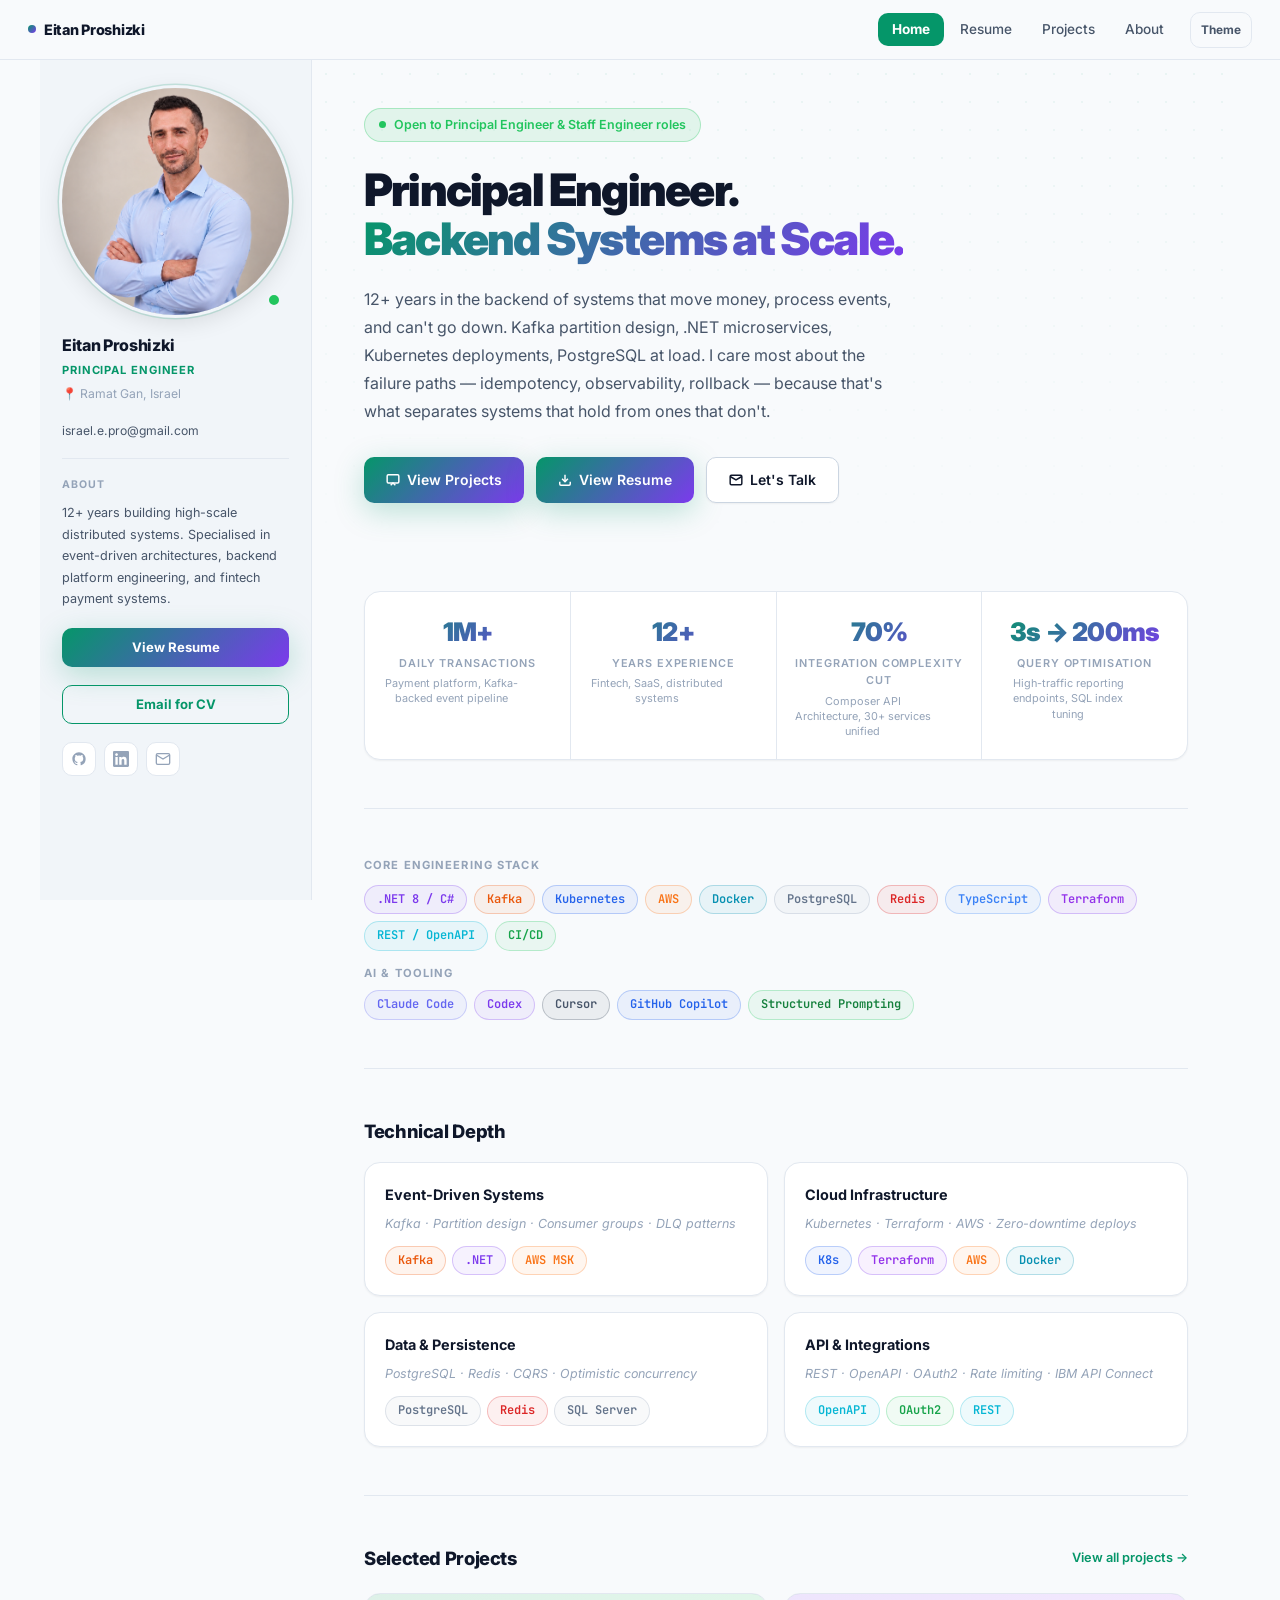
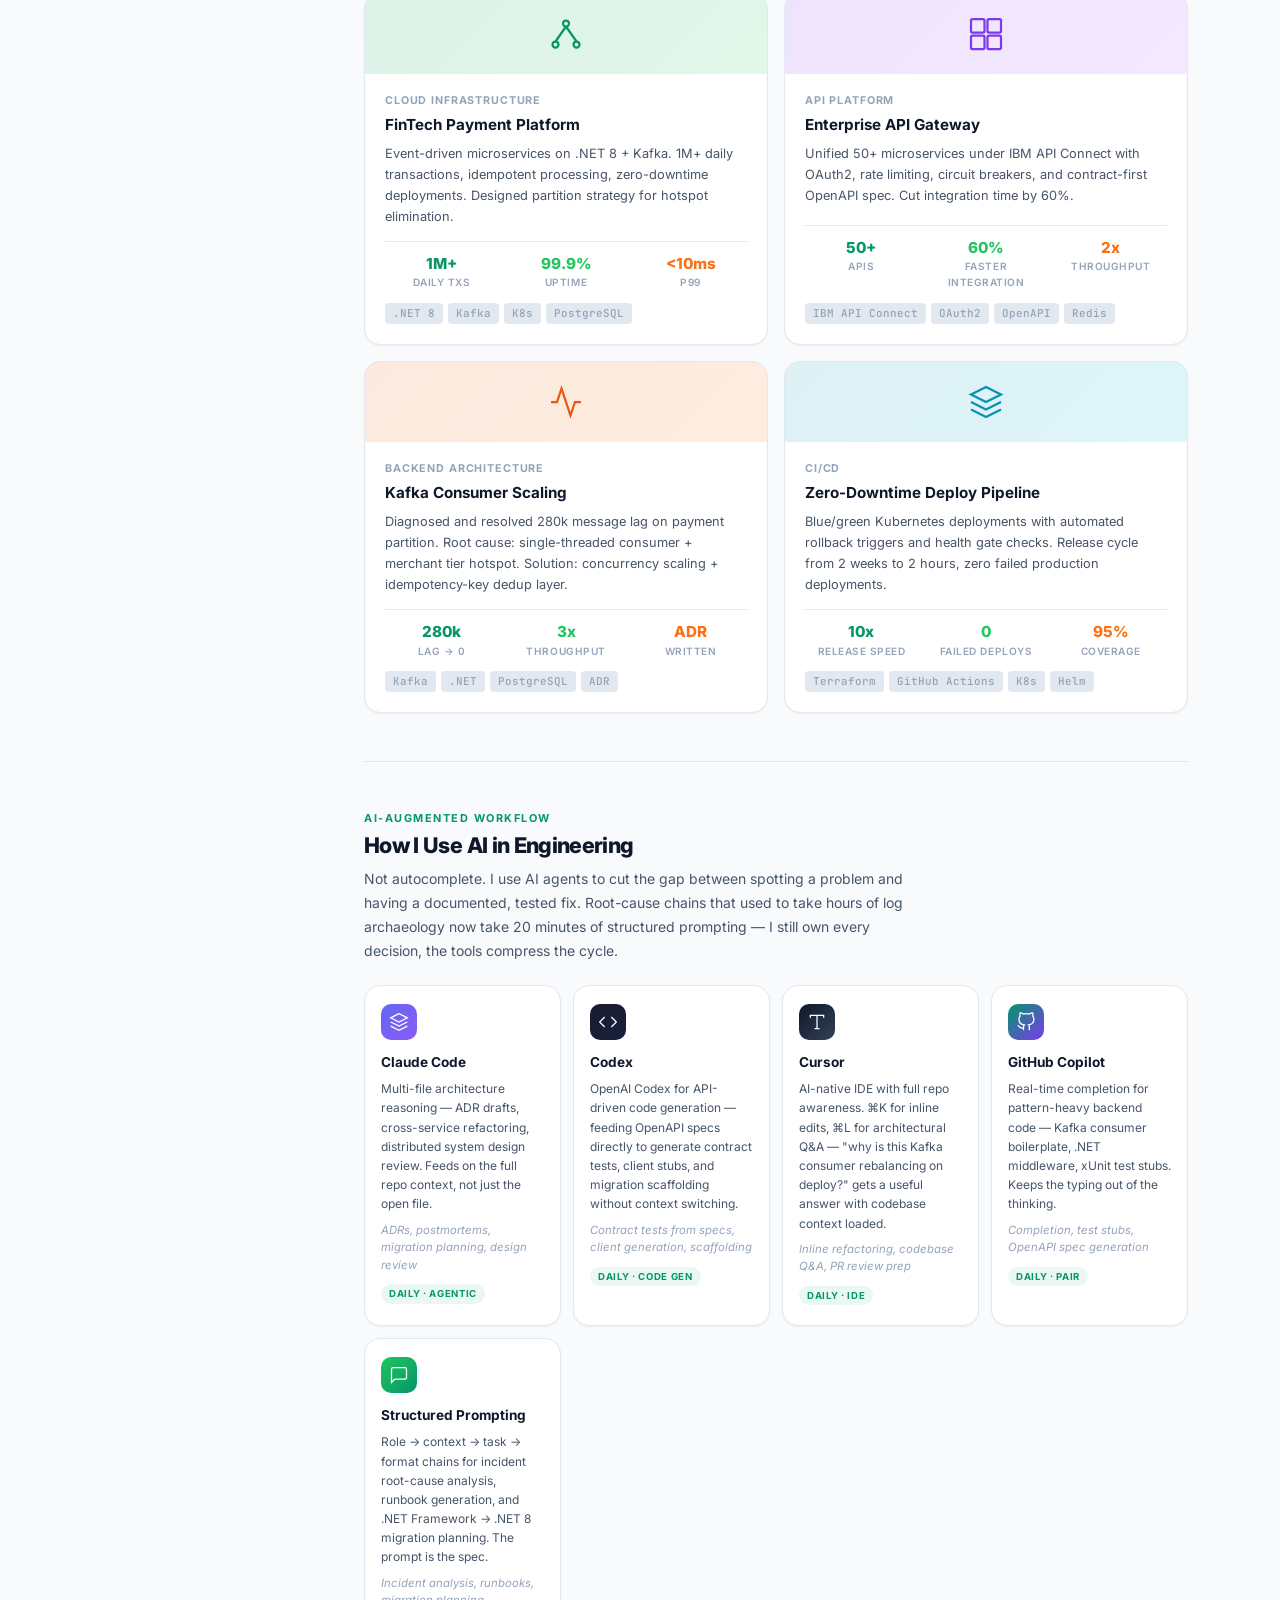
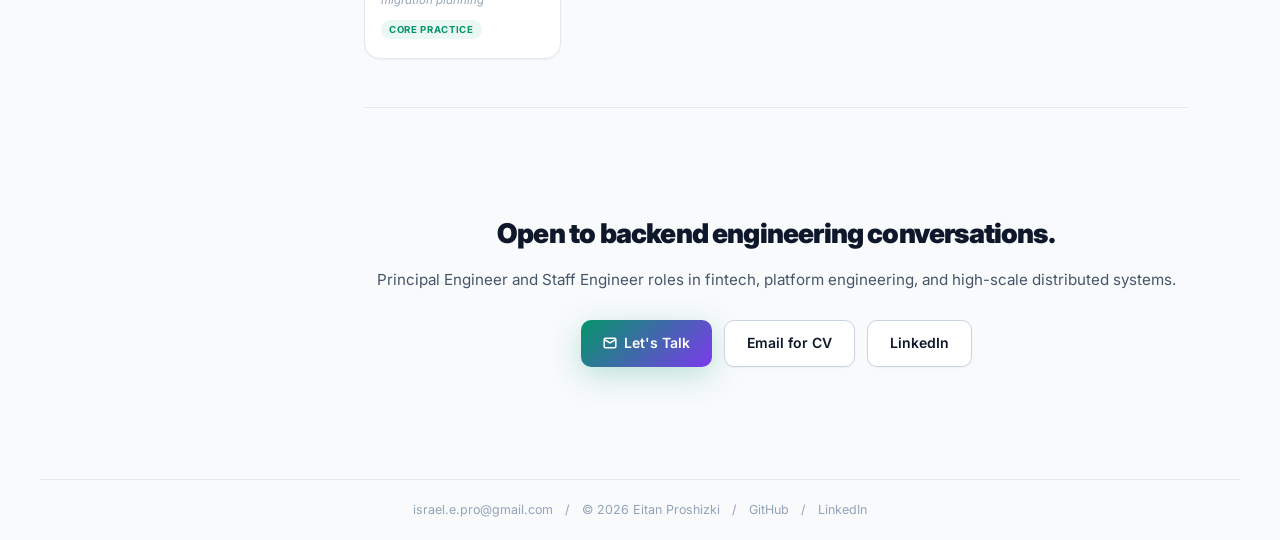
==== commit 47538c16: "fix: rewrite resume with real CV data, fix homepage stats" ====
--- a/index.html
+++ b/index.html
@@ -127,14 +127,14 @@
         <span class="stat-detail">Fintech, SaaS, distributed systems</span>
       </div>
       <div class="stat-item">
-        <span class="stat-value count-up" data-target="99.9%">99.9%</span>
-        <span class="stat-label">System Uptime</span>
-        <span class="stat-detail">HA architecture, blue-green deploys</span>
+        <span class="stat-value count-up" data-target="70%">70%</span>
+        <span class="stat-label">Integration Complexity Cut</span>
+        <span class="stat-detail">Composer API Architecture, 30+ services unified</span>
       </div>
       <div class="stat-item">
-        <span class="stat-value">&lt;10ms</span>
-        <span class="stat-label">API p99 Latency</span>
-        <span class="stat-detail">Optimised hot paths, async offload</span>
+        <span class="stat-value">3s → 200ms</span>
+        <span class="stat-label">Query Optimisation</span>
+        <span class="stat-detail">High-traffic reporting endpoints, SQL index tuning</span>
       </div>
     </div>
 
